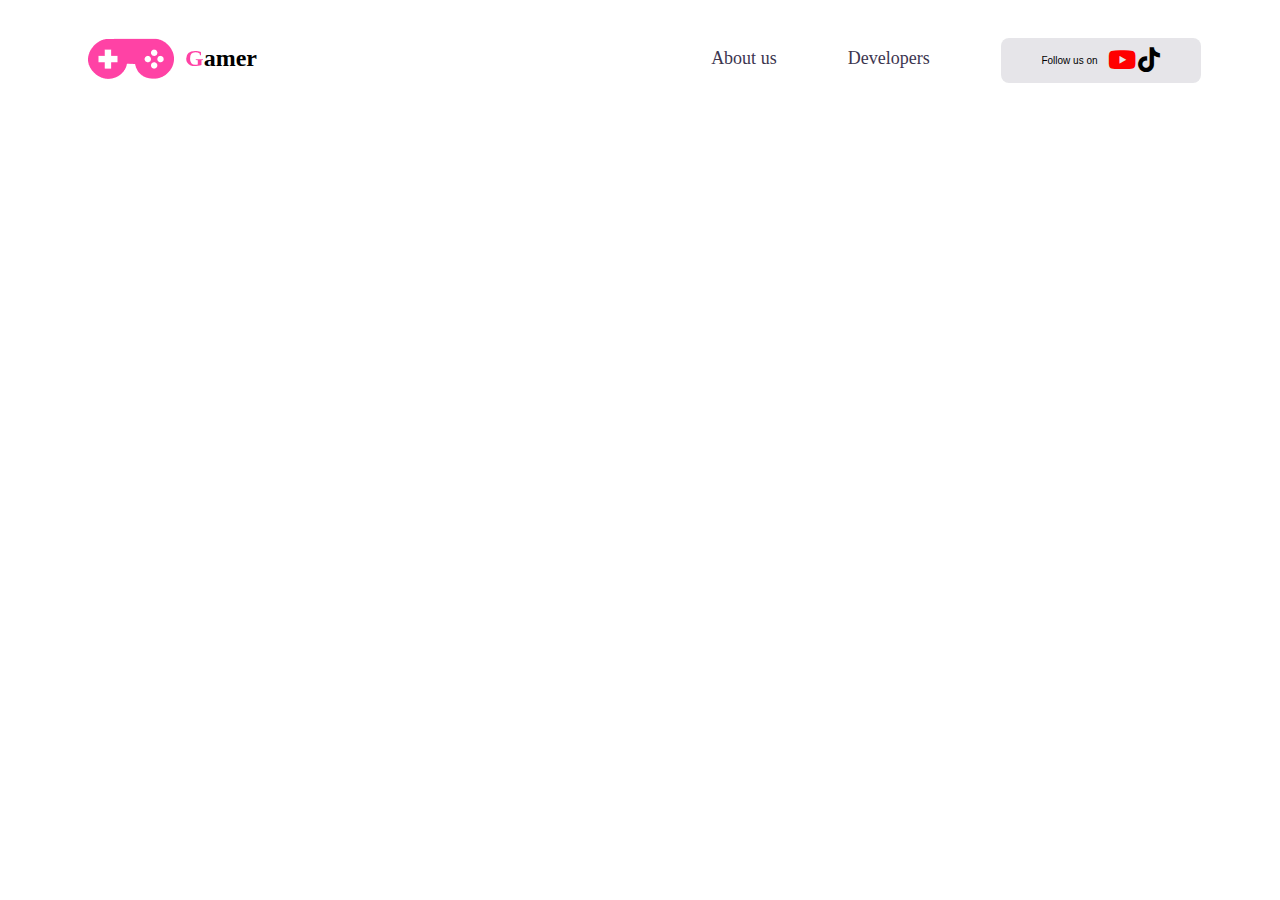
==== index.html @ 5c37b148 "first commit" ====
<!DOCTYPE html>
<html lang="en">

<head>
    <meta charset="UTF-8">
    <meta name="viewport" content="width=device-width, initial-scale=1.0">
    <title>Game-website</title>
    <link rel="stylesheet" href="styles.css">
    <link rel="stylesheet" href="https://cdnjs.cloudflare.com/ajax/libs/font-awesome/6.4.0/css/all.min.css">
</head>

<body>
    <!-- nav section start -->
    <header>
        <nav class="nav-container">
            <div class="logo">
                <img src="images/Frame.png" alt="">
                <h2 class="logo-text"><span class="logo-text-color">G</span>amer</h2>
            </div>
            <div class="nav-items-container">
                <a href="">About us</a>
                <a href="">Developers</a>
                <button class="btn-container">Follow us on
                    <div class="btn-icon">
                        <span>
                            <i class="fa-brands fa-youtube" style="color: red;"></i>
                        </span>
                        <span>
                            <i class="fa-brands fa-tiktok"></i>
                        </span>
                    </div>
                </button>
            </div>
        </nav>
    </header>
    <!-- nav section end -->
        <!-- banner section start -->
        <!-- <div class="banner-container">
            <div class="banner-title">
                <h2>PLAY LIKE THE</h2>
            </div>
        </div> -->
</body>

</html>
---- styles.css ----
@import url('https://fonts.googleapis.com/css2?family=Open+Sans:wght@400;700;800&family=Roboto:wght@500&family=Work+Sans:wght@500;600;700;800&display=swap');




/* NAV section styles */
header {
    display: flex;
    justify-content: center;
    align-items: center;
    background-color: white;
}

.nav-container {
    display: flex;
    justify-content: space-between;
    align-items: center;
    width: 1400px;
    min-height: 100px;
    /* border: 2px solid tomato; */
   

}

.logo {
    /* border: 2px solid green; */
    display: flex;
    justify-content: center;
    align-items: center;
    padding-left:80px;
    gap: 10px;
    text-decoration: none;
}

.logo-text-color {
    background: var(--linear, linear-gradient(90deg, #FF42A5 0%, #FF42A5 100%));
    background-clip: text;
    -webkit-background-clip: text;
    color: transparent;
}

.nav-items-container {
    font-size: 18px;
    display: flex;
    width: 50%;
    align-items: center;
    justify-content: space-evenly;
    font-weight: 500;
    
}
.nav-items-container a{
    text-decoration: none;
    color:#3C354F ;
}

.btn-container {
    padding:10px 5px;
    margin-top: 5px;
    width: 200px;
    display: flex;
    justify-content: center;
    align-items: center;
    border-radius: 8px;
    border: none;
    background: rgba(11, 2, 35, 0.10);
    font-size: 10px;
}
.btn  span {
    margin-right:20px;
}
.btn-icon{
   margin-left: 10px;
   gap: 20px;
}
.fa-brands{
    font-size: 25px;
   
} 
/* banner section styles */
/* .banner-container{
   min-height:500px ;
    width: 1400px;
    display: flex;
    border: 2px solid pink;
} */







/* Media query for small device */
@media screen and (max-width:576px){
    .nav-container, .nav-items-container{
        flex-direction: column;
    }
    .nav-container{
        gap: 20px;
    }
    .nav-items-container{
        gap: 20px;
    }

    
}
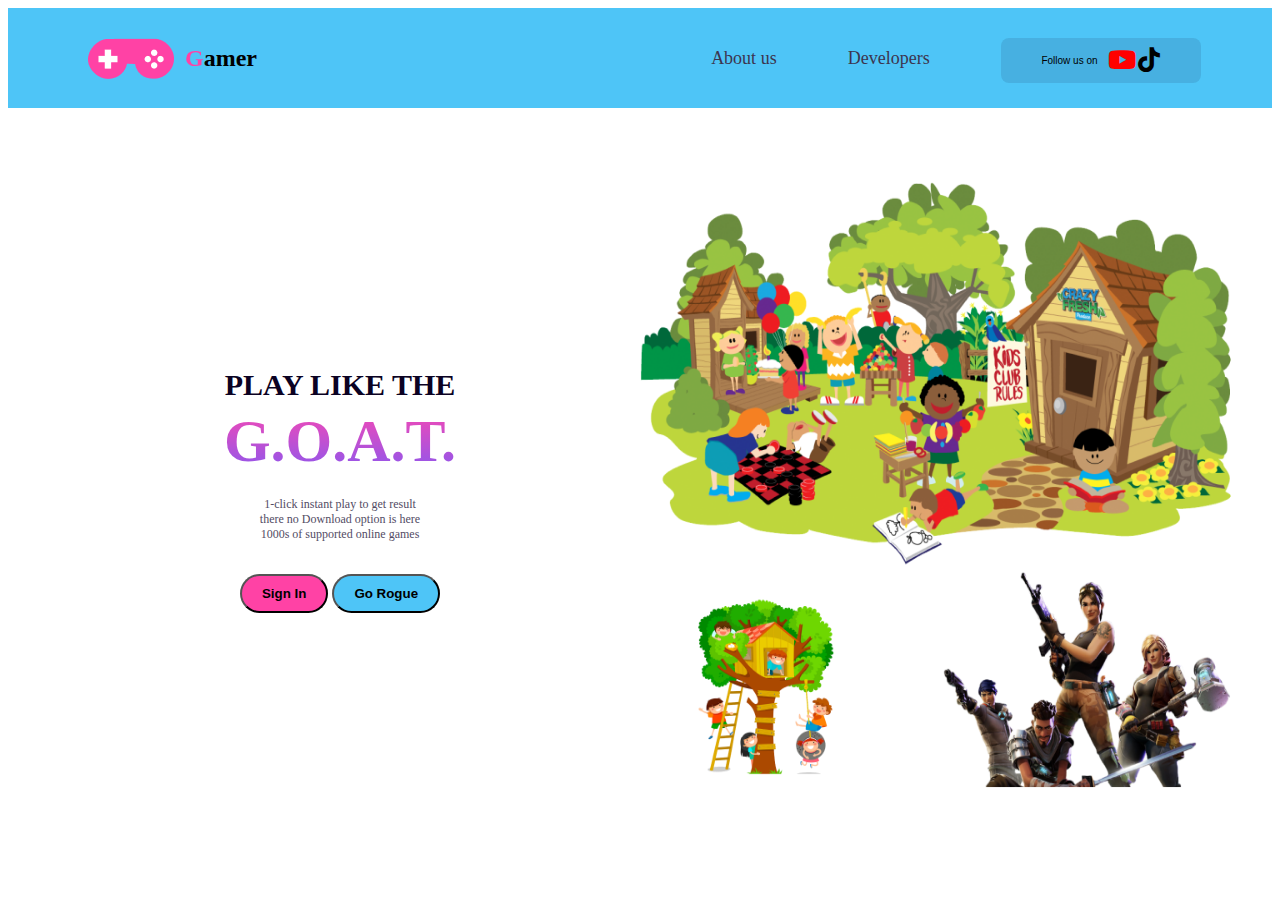
==== commit 4c19dbfb: "added banner container" ====
--- a/index.html
+++ b/index.html
@@ -34,12 +34,54 @@
         </nav>
     </header>
     <!-- nav section end -->
-        <!-- banner section start -->
-        <!-- <div class="banner-container">
-            <div class="banner-title">
-                <h2>PLAY LIKE THE</h2>
+
+    <!-- banner section start -->
+
+    <section class="banner-container">
+        <div class="banner-text">
+            <h6 class="banner-title">PLAY LIKE THE</h6>
+            <h1 class="banner-goat-text">G.O.A.T.</h1>
+            <p class="banner-description">
+                1-click instant play to get result<br>
+                there no Download option is here <br>
+                1000s of supported online games
+            </p>
+            <button class="primary-btn">Sign In</button>
+            <button class="skyblue-btn">Go Rogue</button>
+        </div>
+        <div class="banner-img">
+            <img src="images/Group 18.png" alt="">
+        </div>
+    </section>
+    <!-- banner section end -->
+
+    <!-- online funny viedios -->
+    <!-- <main>
+        <section class="online-games-container">
+            <div>
+               <h2>Online Games Funny Videos</h2>
             </div>
-        </div> -->
+            <div>
+
+            </div>
+     </section>
+    </main> -->
+
+
+
+
+
+
+
+
+
+
+
+
+
+
+  
+
 </body>
 
 </html>--- a/styles.css
+++ b/styles.css
@@ -1,15 +1,18 @@
-
 @import url('https://fonts.googleapis.com/css2?family=Open+Sans:wght@400;700;800&family=Roboto:wght@500&family=Work+Sans:wght@500;600;700;800&display=swap');
 
 
-
+*{
+    box-sizing: border-box;
+}
 
 /* NAV section styles */
 header {
     display: flex;
     justify-content: center;
     align-items: center;
-    background-color: white;
+    /* background-color: white; */
+    background-color: #4EC5F7;
+    /* border: 2px solid green; */
 }
 
 .nav-container {
@@ -19,7 +22,7 @@
     width: 1400px;
     min-height: 100px;
     /* border: 2px solid tomato; */
-   
+
 
 }
 
@@ -28,7 +31,7 @@
     display: flex;
     justify-content: center;
     align-items: center;
-    padding-left:80px;
+    padding-left: 80px;
     gap: 10px;
     text-decoration: none;
 }
@@ -47,15 +50,16 @@
     align-items: center;
     justify-content: space-evenly;
     font-weight: 500;
-    
-}
-.nav-items-container a{
+
+}
+
+.nav-items-container a {
     text-decoration: none;
-    color:#3C354F ;
+    color: #3C354F;
 }
 
 .btn-container {
-    padding:10px 5px;
+    padding: 10px 5px;
     margin-top: 5px;
     width: 200px;
     display: flex;
@@ -66,24 +70,121 @@
     background: rgba(11, 2, 35, 0.10);
     font-size: 10px;
 }
-.btn  span {
-    margin-right:20px;
-}
-.btn-icon{
-   margin-left: 10px;
-   gap: 20px;
-}
-.fa-brands{
+
+.btn span {
+    margin-right: 20px;
+}
+
+.btn-icon {
+    margin-left: 10px;
+    gap: 20px;
+}
+
+.fa-brands {
     font-size: 25px;
-   
-} 
+
+}
+
 /* banner section styles */
-/* .banner-container{
-   min-height:500px ;
-    width: 1400px;
-    display: flex;
-    border: 2px solid pink;
+
+
+.banner-container {
+    /* border: 2px solid darkblue; */
+    margin: 50px  auto 0; 
+    width: 1200px;
+    min-height: 50px;
+    display: flex;
+    justify-content: center;
+    align-items: center;
+    text-align: center;
+}
+.banner-text{
+    /* border: 3px solid red; */
+    width: 50%;
+    
+}
+.banner-img{
+    /* border: 2px solid green; */
+    width: 50%;
+    
+}
+.banner-img img{
+    width: 100%;
+    height:70vh;
+    
+    
+}
+
+
+.banner-title {
+    color: #0B0223;
+    font-size: 30px;
+    font-weight: 600;
+    /* border: 2px solid aqua; */
+}
+
+.banner-container .banner-title {
+    margin-bottom: 0px;
+    margin-top: 30px;
+}
+
+/*.banner-text-all{
 } */
+.banner-goat-text {
+    font-size: 60px;
+    font-weight: 800;
+    background: linear-gradient(180deg, #F948B2 0%, #8758F1 100%);
+    background-clip: text;
+    -webkit-background-clip: text;
+    color: transparent;
+    /* border: 2px solid red; */
+
+}
+
+.banner-description {
+    font-size: 12px;
+    font-weight: 500;
+    color: #534C64;
+    padding:20px;
+    /* border: 2px solid skyblue; */
+}
+
+.banner-container h1 {
+    margin-top: 5px;
+    margin-bottom:1px;
+    padding: 0px;
+
+}
+
+.banner-container .banner-description {
+    margin-top: 1px;
+    
+}
+
+
+.primary-btn {
+    padding: 10px 20px;
+    border-radius: 48px;
+    background: var(--linear, linear-gradient(90deg, #FF42A5 0%, #FF42A5 100%));
+    font-weight: 600;
+}
+
+.skyblue-btn {
+    padding: 10px 20px;
+    border-radius: 48px;
+    font-weight: 600;
+    border-radius: 48px;
+    background: #4EC5F7;
+    /* font-size: 10px; */
+}
+
+
+
+
+
+
+
+
 
 
 
@@ -92,16 +193,21 @@
 
 
 /* Media query for small device */
-@media screen and (max-width:576px){
-    .nav-container, .nav-items-container{
+@media screen and (max-width:576px) {
+
+    .banner-container
+    .nav-container,
+    .nav-items-container {
         flex-direction: column;
     }
-    .nav-container{
+
+    .nav-container {
         gap: 20px;
     }
-    .nav-items-container{
+
+    .nav-items-container {
         gap: 20px;
     }
 
-    
-}
+
+}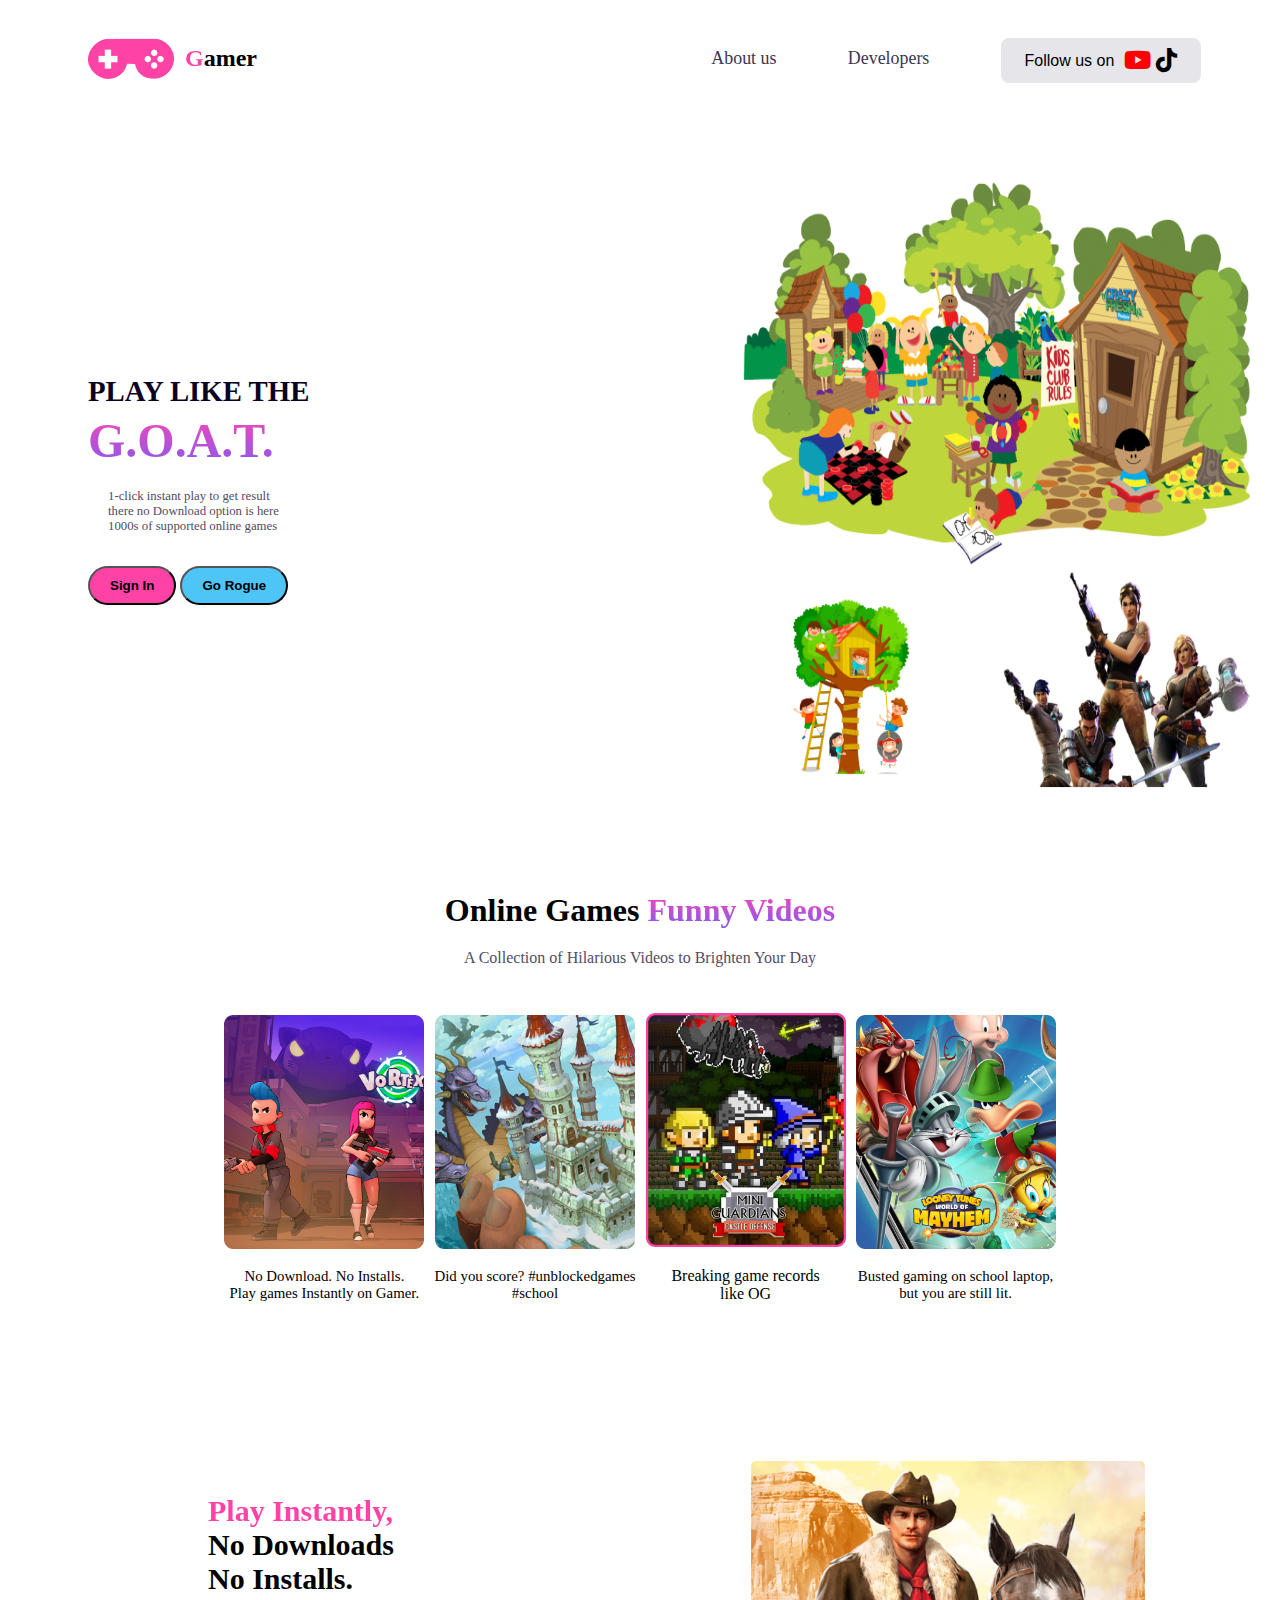
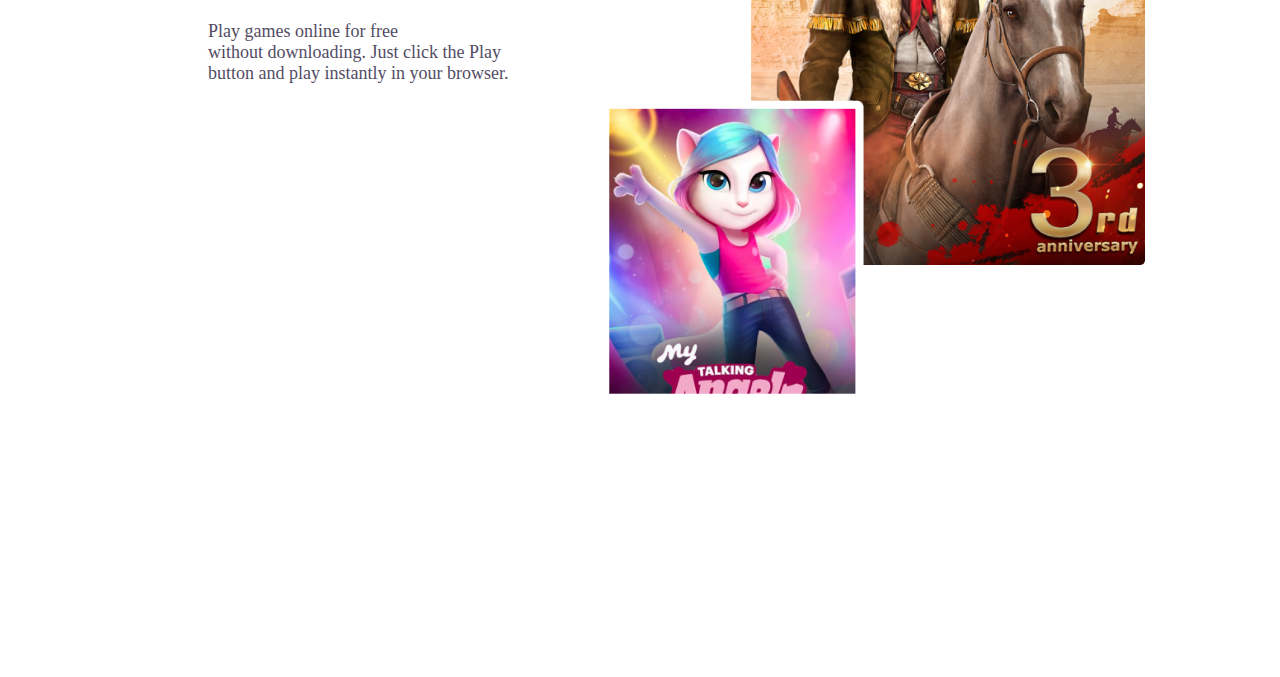
==== commit b30aaef5: "added funny viedio and play instantly section" ====
--- a/index.html
+++ b/index.html
@@ -15,7 +15,7 @@
         <nav class="nav-container">
             <div class="logo">
                 <img src="images/Frame.png" alt="">
-                <h2 class="logo-text"><span class="logo-text-color">G</span>amer</h2>
+                <h2 class="logo-text"><span class="pink-text-color">G</span>amer</h2>
             </div>
             <div class="nav-items-container">
                 <a href="">About us</a>
@@ -55,17 +55,52 @@
     </section>
     <!-- banner section end -->
 
-    <!-- online funny viedios -->
-    <!-- <main>
-        <section class="online-games-container">
-            <div>
-               <h2>Online Games Funny Videos</h2>
+    <!-- online funny viedios section start -->
+        <section class="funny-viedo-container">
+            <div class="funny-viedo-info">
+               <h6 class="funny-viedo-title">Online Games <span class="funny-viedo">Funny Videos</span></h6>
+               <p class="funny-viedo-description">A Collection of Hilarious Videos to Brighten Your Day</p>
             </div>
-            <div>
+            <div class="card-container">
+                <span class="card-1">
+                    <img src="images/Rectangle 4.png" alt="">
+                    <p >No Download. No Installs. <br>Play games Instantly on Gamer.</p>
+                </span>
+                <span class="card-2">
+                    <img src="images/Rectangle 5.png" alt="">             
+                    <p>Did you score? #unblockedgames <br>#school</p>
+                </span>
+                <span class="card-3">
+                    <img src="images/Rectangle 7.png" alt="">
 
+                    <p>Breaking game records<br>like OG</p>
+                </span>
+                <span class="card-2">
+                    <img src="images/Rectangle 6.png" alt="">
+                    <p>Busted gaming on school laptop,<br>but you are still lit.</p>
+                </span>
             </div>
-     </section>
-    </main> -->
+        </section>
+        <!-- online funny viedio section end -->
+
+        <!-- play instantly section start -->   
+            <section class="play-instantly-container">
+                <div class="play-instantly-info">
+                    <h2><span class="pink-text-color">Play Instantly,</span> <br>No Downloads <br>No Installs.</h2>
+                    <p class="play-instantly-description">
+                        Play games online for free <br>without downloading. Just click the Play <br>button and play instantly in your browser.    
+                    </p>
+                </div>
+                <div class="play-instantly-img-container">
+                    <img src="images/Rectangle 55.png" alt="">
+                    <span class="barbe-img">
+                    <img src="images/Rectangle 66.png" alt="">
+                    </span>
+                </div>
+            </section>
+        <!--play instantly section end -->
+        
+        <!-- button with hover section start -->
 
 
 
--- a/styles.css
+++ b/styles.css
@@ -1,7 +1,7 @@
 @import url('https://fonts.googleapis.com/css2?family=Open+Sans:wght@400;700;800&family=Roboto:wght@500&family=Work+Sans:wght@500;600;700;800&display=swap');
 
 
-*{
+* {
     box-sizing: border-box;
 }
 
@@ -10,8 +10,7 @@
     display: flex;
     justify-content: center;
     align-items: center;
-    /* background-color: white; */
-    background-color: #4EC5F7;
+    background-color: white;
     /* border: 2px solid green; */
 }
 
@@ -36,15 +35,15 @@
     text-decoration: none;
 }
 
-.logo-text-color {
-    background: var(--linear, linear-gradient(90deg, #FF42A5 0%, #FF42A5 100%));
+.pink-text-color {
+    background: var(--linear, linear-gradient(#FF42A5 0%, #FF42A5 100%));
     background-clip: text;
     -webkit-background-clip: text;
     color: transparent;
 }
 
 .nav-items-container {
-    font-size: 18px;
+    font-size: 1.12rem;
     display: flex;
     width: 50%;
     align-items: center;
@@ -68,7 +67,7 @@
     border-radius: 8px;
     border: none;
     background: rgba(11, 2, 35, 0.10);
-    font-size: 10px;
+    font-size: 1rem;
 }
 
 .btn span {
@@ -81,7 +80,7 @@
 }
 
 .fa-brands {
-    font-size: 25px;
+    font-size: 1.52rem;
 
 }
 
@@ -90,35 +89,39 @@
 
 .banner-container {
     /* border: 2px solid darkblue; */
-    margin: 50px  auto 0; 
-    width: 1200px;
+    margin: 50px auto 0;
+    width: 1400px;
     min-height: 50px;
     display: flex;
     justify-content: center;
     align-items: center;
-    text-align: center;
-}
-.banner-text{
+}
+
+.banner-text {
     /* border: 3px solid red; */
     width: 50%;
-    
-}
-.banner-img{
+    margin-left: 80px;
+
+}
+
+.banner-img {
     /* border: 2px solid green; */
     width: 50%;
-    
-}
-.banner-img img{
+    padding-right: 150px;
+
+}
+
+.banner-img img {
     width: 100%;
-    height:70vh;
-    
-    
+    height: 70vh;
+
+
 }
 
 
 .banner-title {
     color: #0B0223;
-    font-size: 30px;
+    font-size: 1.8rem;
     font-weight: 600;
     /* border: 2px solid aqua; */
 }
@@ -131,7 +134,7 @@
 /*.banner-text-all{
 } */
 .banner-goat-text {
-    font-size: 60px;
+    font-size: 3rem;
     font-weight: 800;
     background: linear-gradient(180deg, #F948B2 0%, #8758F1 100%);
     background-clip: text;
@@ -142,23 +145,23 @@
 }
 
 .banner-description {
-    font-size: 12px;
+    font-size: 0.80rem;
     font-weight: 500;
     color: #534C64;
-    padding:20px;
+    padding: 20px;
     /* border: 2px solid skyblue; */
 }
 
 .banner-container h1 {
     margin-top: 5px;
-    margin-bottom:1px;
+    margin-bottom: 1px;
     padding: 0px;
 
 }
 
 .banner-container .banner-description {
     margin-top: 1px;
-    
+
 }
 
 
@@ -173,41 +176,149 @@
     padding: 10px 20px;
     border-radius: 48px;
     font-weight: 600;
-    border-radius: 48px;
     background: #4EC5F7;
-    /* font-size: 10px; */
-}
-
-
-
-
-
-
-
-
-
-
-
-
-
-
-
-/* Media query for small device */
-@media screen and (max-width:576px) {
-
-    .banner-container
-    .nav-container,
-    .nav-items-container {
-        flex-direction: column;
-    }
-
-    .nav-container {
-        gap: 20px;
-    }
-
-    .nav-items-container {
-        gap: 20px;
-    }
-
-
-}+
+}
+
+/* online funny viedios styles */
+
+.funny-viedo-container {
+    max-width: 1400px;
+    text-align: center;
+    /* border: 3px solid violet; */
+
+
+}
+
+.funny-viedo-info .funny-viedo-title {
+    margin-top: 100px;
+    margin-bottom: 20px;
+}
+
+.funny-viedo-title {
+    font-size: 2rem;
+    font-weight: 700;
+}
+
+.funny-viedo {
+    background: linear-gradient(180deg, #F948B2 0%, #8758F1 100%);
+    background-clip: text;
+    -webkit-background-clip: text;
+    color: transparent;
+
+}
+
+.funny-viedo-description {
+    color: #534C64;
+    padding-bottom: 30px;
+    /* border: 2px solid salmon; */
+}
+
+.card-container {
+    display: flex;
+    justify-content: center;
+    align-items: center;
+    gap: 10px;
+
+
+}
+
+.card-container img {
+    width: 100px;
+    width: 200px;
+    /* margin: 0 auto; */
+}
+
+.card-1 p{
+    font-size:0.93rem;
+
+}
+
+.card-2 p {
+    font-size: 0.93rem;
+}
+
+.card-3 img{
+    
+}
+
+/* play instantly section styles */
+.play-instantly-container {
+    font-size: 20px;
+    font-weight: 700;
+    margin-top: 50px;
+    display: flex;
+    width: 1400px;
+    height: 100vh;
+    /* border: 3px solid purple; */
+}
+
+.play-instantly-info {
+    width: 50%;
+    padding-left: 200px;
+    padding-top: 100px;
+    /* border: 3px solid chartreuse; */
+    
+}
+
+.play-instantly-description {
+    color: #534C64;
+    font-size: 18px;
+    font-weight: 400;
+}
+
+ /* .play-instantly-info {
+    font-weight: 100;
+}  */
+
+.play-instantly-img-container {
+    margin: auto 0;
+    padding-left: 200px;
+}
+
+.play-instantly-img-container img {
+    width: 60%;
+}
+
+.barbe-img{
+   position: relative;
+   right: 150px;
+   bottom: 170px;
+}
+.barbe-img img{
+    width: 40%;
+    /* border: 3px solid red; */
+   
+}
+
+/*  */
+
+
+
+
+
+
+
+
+
+
+
+
+    /* Media query for small device */
+    @media screen and (max-width:576px) {
+
+        .banner-container .nav-container,
+        .nav-items-container {
+            flex-direction: column;
+        }
+
+        .nav-container {
+            gap: 20px;
+        }
+
+        .nav-items-container {
+            gap: 20px;
+        }
+
+
+    }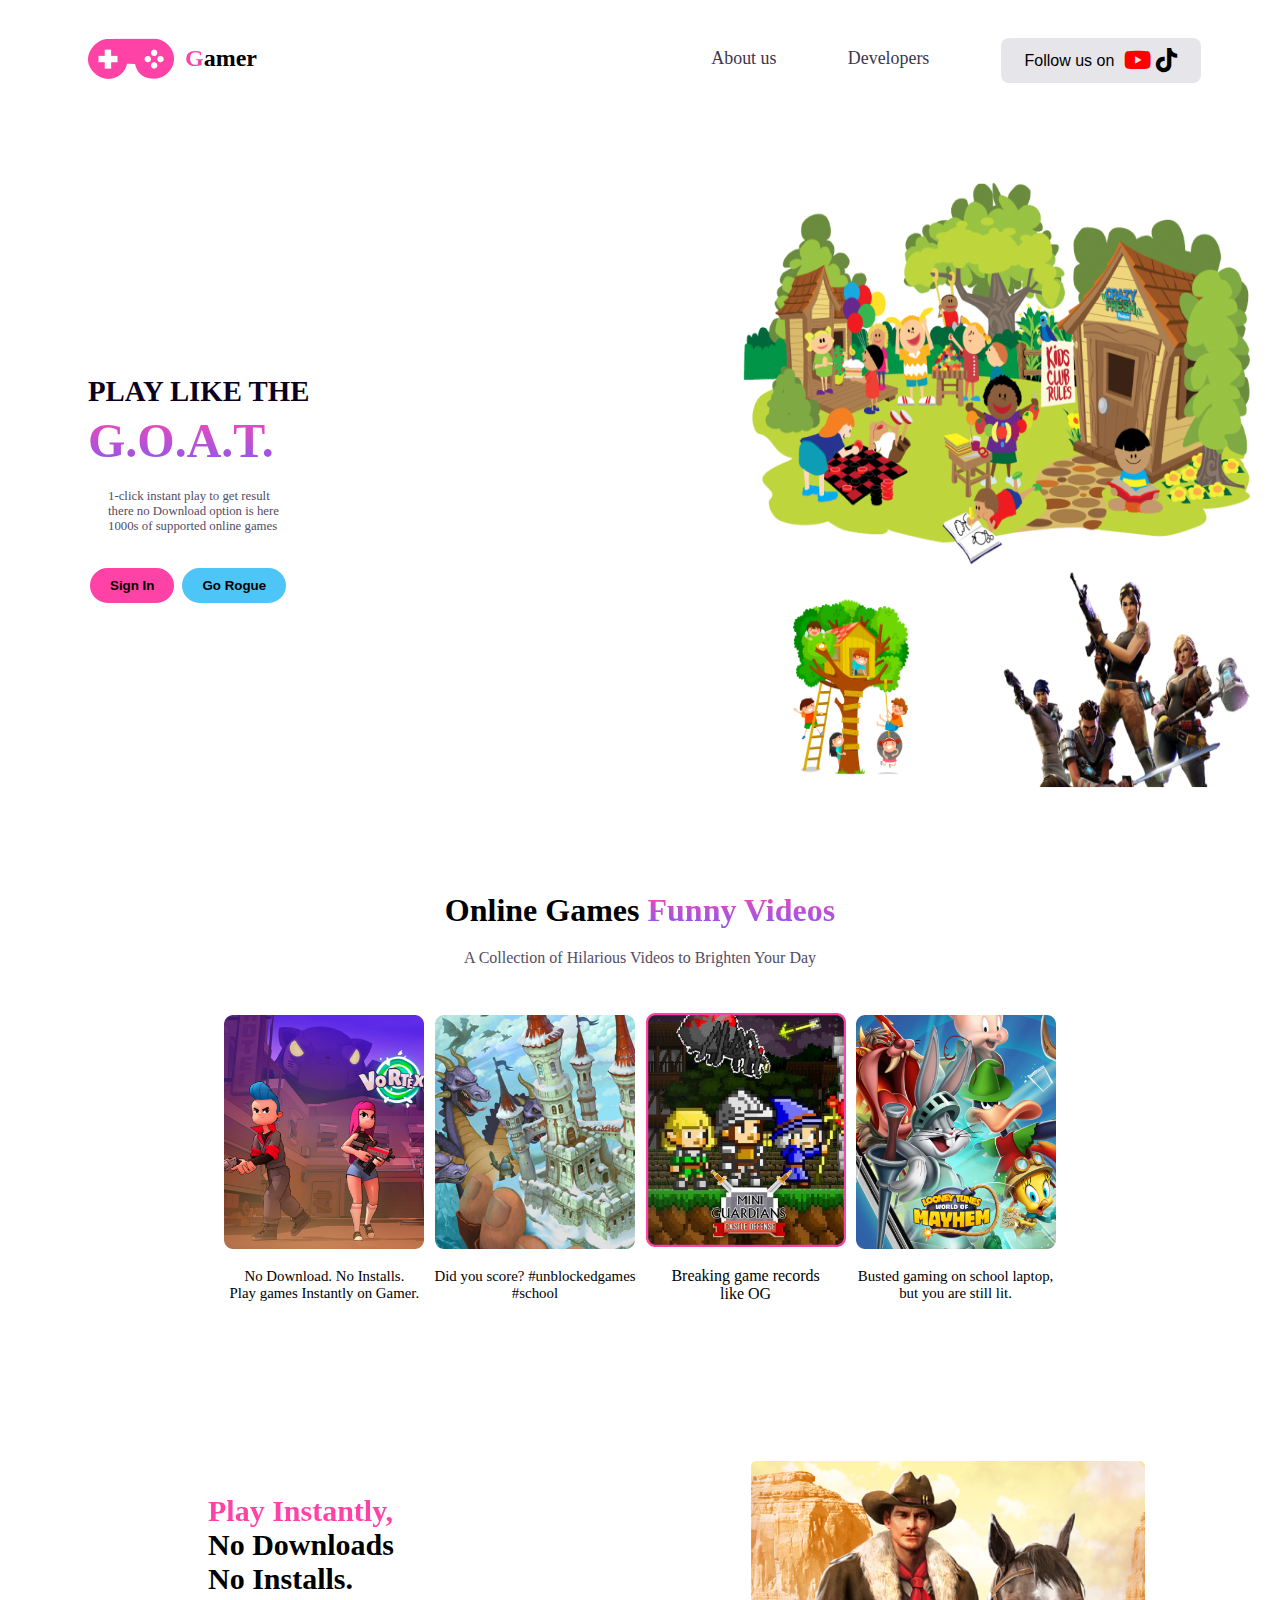
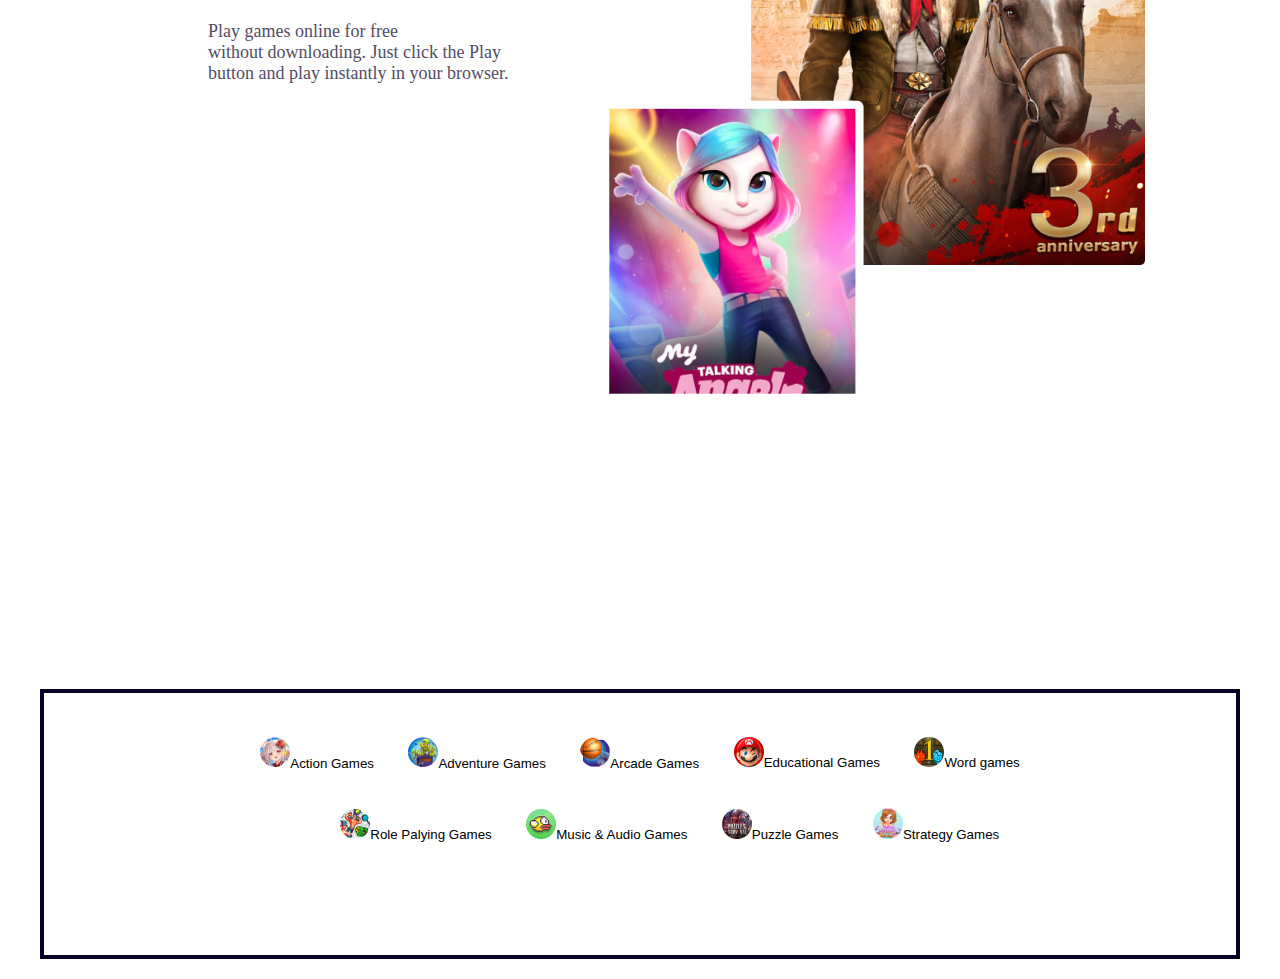
==== commit cb9ed4dd: "added button section" ====
--- a/index.html
+++ b/index.html
@@ -56,51 +56,75 @@
     <!-- banner section end -->
 
     <!-- online funny viedios section start -->
-        <section class="funny-viedo-container">
-            <div class="funny-viedo-info">
-               <h6 class="funny-viedo-title">Online Games <span class="funny-viedo">Funny Videos</span></h6>
-               <p class="funny-viedo-description">A Collection of Hilarious Videos to Brighten Your Day</p>
+    <section class="funny-viedo-container">
+        <div class="funny-viedo-info">
+            <h6 class="funny-viedo-title">Online Games <span class="funny-viedo">Funny Videos</span></h6>
+            <p class="funny-viedo-description">A Collection of Hilarious Videos to Brighten Your Day</p>
+        </div>
+        <div class="card-container">
+            <span class="card-1">
+                <img src="images/Rectangle 4.png" alt="">
+                <p>No Download. No Installs. <br>Play games Instantly on Gamer.</p>
+            </span>
+            <span class="card-2">
+                <img src="images/Rectangle 5.png" alt="">
+                <p>Did you score? #unblockedgames <br>#school</p>
+            </span>
+            <span class="card-3">
+                <img src="images/Rectangle 7.png" alt="">
+
+                <p>Breaking game records<br>like OG</p>
+            </span>
+            <span class="card-2">
+                <img src="images/Rectangle 6.png" alt="">
+                <p>Busted gaming on school laptop,<br>but you are still lit.</p>
+            </span>
+        </div>
+    </section>
+    <!-- online funny viedio section end -->
+
+    <!-- play instantly section start -->
+    <section class="play-instantly-container">
+        <div class="play-instantly-info">
+            <h2><span class="pink-text-color">Play Instantly,</span> <br>No Downloads <br>No Installs.</h2>
+            <p class="play-instantly-description">
+                Play games online for free <br>without downloading. Just click the Play <br>button and play instantly in
+                your browser.
+            </p>
+        </div>
+        <div class="play-instantly-img-container">
+            <img src="images/Rectangle 55.png" alt="">
+            <span class="barbe-img">
+                <img src="images/Rectangle 66.png" alt="">
+            </span>
+        </div>
+    </section>
+    <!--play instantly section end -->
+
+    <!-- button with hover section start -->
+    <section class="All-button-container">
+        <div class="button-title">
+            <div>
+                <button><img src="images/Rectangle 11.png" alt=""><span>Action Games</span></button>
+                <button><img src="images/Rectangle 12.png" alt="">Adventure Games</button>
+                <button><img src="images/Rectangle 13.png" alt="">Arcade Games</button>
+                <button> <img src="images/Rectangle 14.png" alt="">Educational Games</button>
+                <button><img src="images/Rectangle 15.png" alt="">Word games</button>     
             </div>
-            <div class="card-container">
-                <span class="card-1">
-                    <img src="images/Rectangle 4.png" alt="">
-                    <p >No Download. No Installs. <br>Play games Instantly on Gamer.</p>
-                </span>
-                <span class="card-2">
-                    <img src="images/Rectangle 5.png" alt="">             
-                    <p>Did you score? #unblockedgames <br>#school</p>
-                </span>
-                <span class="card-3">
-                    <img src="images/Rectangle 7.png" alt="">
+            <div class="Second-fourth-button">
+                <button><img src="images/Rectangle 16.png" alt="">Role Palying Games</button>
+                <button><img src="images/Rectangle 17.png" alt="">Music & Audio Games</button>
+                <button> <img src="images/Rectangle 18.png" alt="">Puzzle Games</button>
+                <button><img src="images/Rectangle 19.png" alt="">Strategy Games </button>
+            </div>
+        </div>
+    </section>
 
-                    <p>Breaking game records<br>like OG</p>
-                </span>
-                <span class="card-2">
-                    <img src="images/Rectangle 6.png" alt="">
-                    <p>Busted gaming on school laptop,<br>but you are still lit.</p>
-                </span>
-            </div>
-        </section>
-        <!-- online funny viedio section end -->
+    <!-- button with hover section end -->
 
-        <!-- play instantly section start -->   
-            <section class="play-instantly-container">
-                <div class="play-instantly-info">
-                    <h2><span class="pink-text-color">Play Instantly,</span> <br>No Downloads <br>No Installs.</h2>
-                    <p class="play-instantly-description">
-                        Play games online for free <br>without downloading. Just click the Play <br>button and play instantly in your browser.    
-                    </p>
-                </div>
-                <div class="play-instantly-img-container">
-                    <img src="images/Rectangle 55.png" alt="">
-                    <span class="barbe-img">
-                    <img src="images/Rectangle 66.png" alt="">
-                    </span>
-                </div>
-            </section>
-        <!--play instantly section end -->
+    <!-- footer section start  -->
+    <footer>
         
-        <!-- button with hover section start -->
 
 
 
@@ -110,13 +134,13 @@
 
 
 
+    </footer>
+    <!-- footer section end  -->
 
 
 
 
 
-  
-
 </body>
 
 </html>--- a/styles.css
+++ b/styles.css
@@ -229,8 +229,8 @@
     /* margin: 0 auto; */
 }
 
-.card-1 p{
-    font-size:0.93rem;
+.card-1 p {
+    font-size: 0.93rem;
 
 }
 
@@ -238,9 +238,7 @@
     font-size: 0.93rem;
 }
 
-.card-3 img{
-    
-}
+.card-3 img {}
 
 /* play instantly section styles */
 .play-instantly-container {
@@ -258,7 +256,7 @@
     padding-left: 200px;
     padding-top: 100px;
     /* border: 3px solid chartreuse; */
-    
+
 }
 
 .play-instantly-description {
@@ -267,7 +265,7 @@
     font-weight: 400;
 }
 
- /* .play-instantly-info {
+/* .play-instantly-info {
     font-weight: 100;
 }  */
 
@@ -280,45 +278,90 @@
     width: 60%;
 }
 
-.barbe-img{
-   position: relative;
-   right: 150px;
-   bottom: 170px;
-}
-.barbe-img img{
+.barbe-img {
+    position: relative;
+    right: 150px;
+    bottom: 170px;
+}
+
+.barbe-img img {
     width: 40%;
     /* border: 3px solid red; */
-   
-}
-
-/*  */
-
-
-
-
-
-
-
-
-
-
-
-
-    /* Media query for small device */
-    @media screen and (max-width:576px) {
-
-        .banner-container .nav-container,
-        .nav-items-container {
-            flex-direction: column;
-        }
-
-        .nav-container {
-            gap: 20px;
-        }
-
-        .nav-items-container {
-            gap: 20px;
-        }
-
-
-    }+
+}
+
+/* button section styles */
+.All-button-container {
+    width: 1200px;
+    margin: 20px auto;
+    height: 30vh;
+    color: #0B0223;
+    font-size: 1.8px;
+    font-weight: 600;
+    display: flex;
+    justify-content: center;
+    border: 4px solid #0B0223;
+
+}
+
+.button-title {
+    padding-top: 30px;
+    gap: 30px;
+}
+
+.button-title button {
+    padding: 2px 15px;
+    border-radius: 30px;
+}
+
+button {
+    background-color: white;
+    border:2px solid white ;
+    cursor: pointer;
+    position: relative;
+    transition: 1s;  
+}
+button:hover{
+    color: #FF42A5;
+    border:2px solid #FF42A5 ;
+    
+}
+
+button img {
+    width: 30px;
+    padding-top: 10px;
+}
+
+.Second-fourth-button {
+    margin-top: 20px;
+    padding-left: 80px;
+}
+
+
+
+
+
+
+
+
+
+
+
+/* Media query for small device */
+@media screen and (max-width:576px) {
+
+    .banner-container .nav-container,
+    .nav-items-container {
+        flex-direction: column;
+    }
+
+    .nav-container {
+        gap: 20px;
+    }
+
+    .nav-items-container {
+        gap: 20px;
+    }
+
+
+}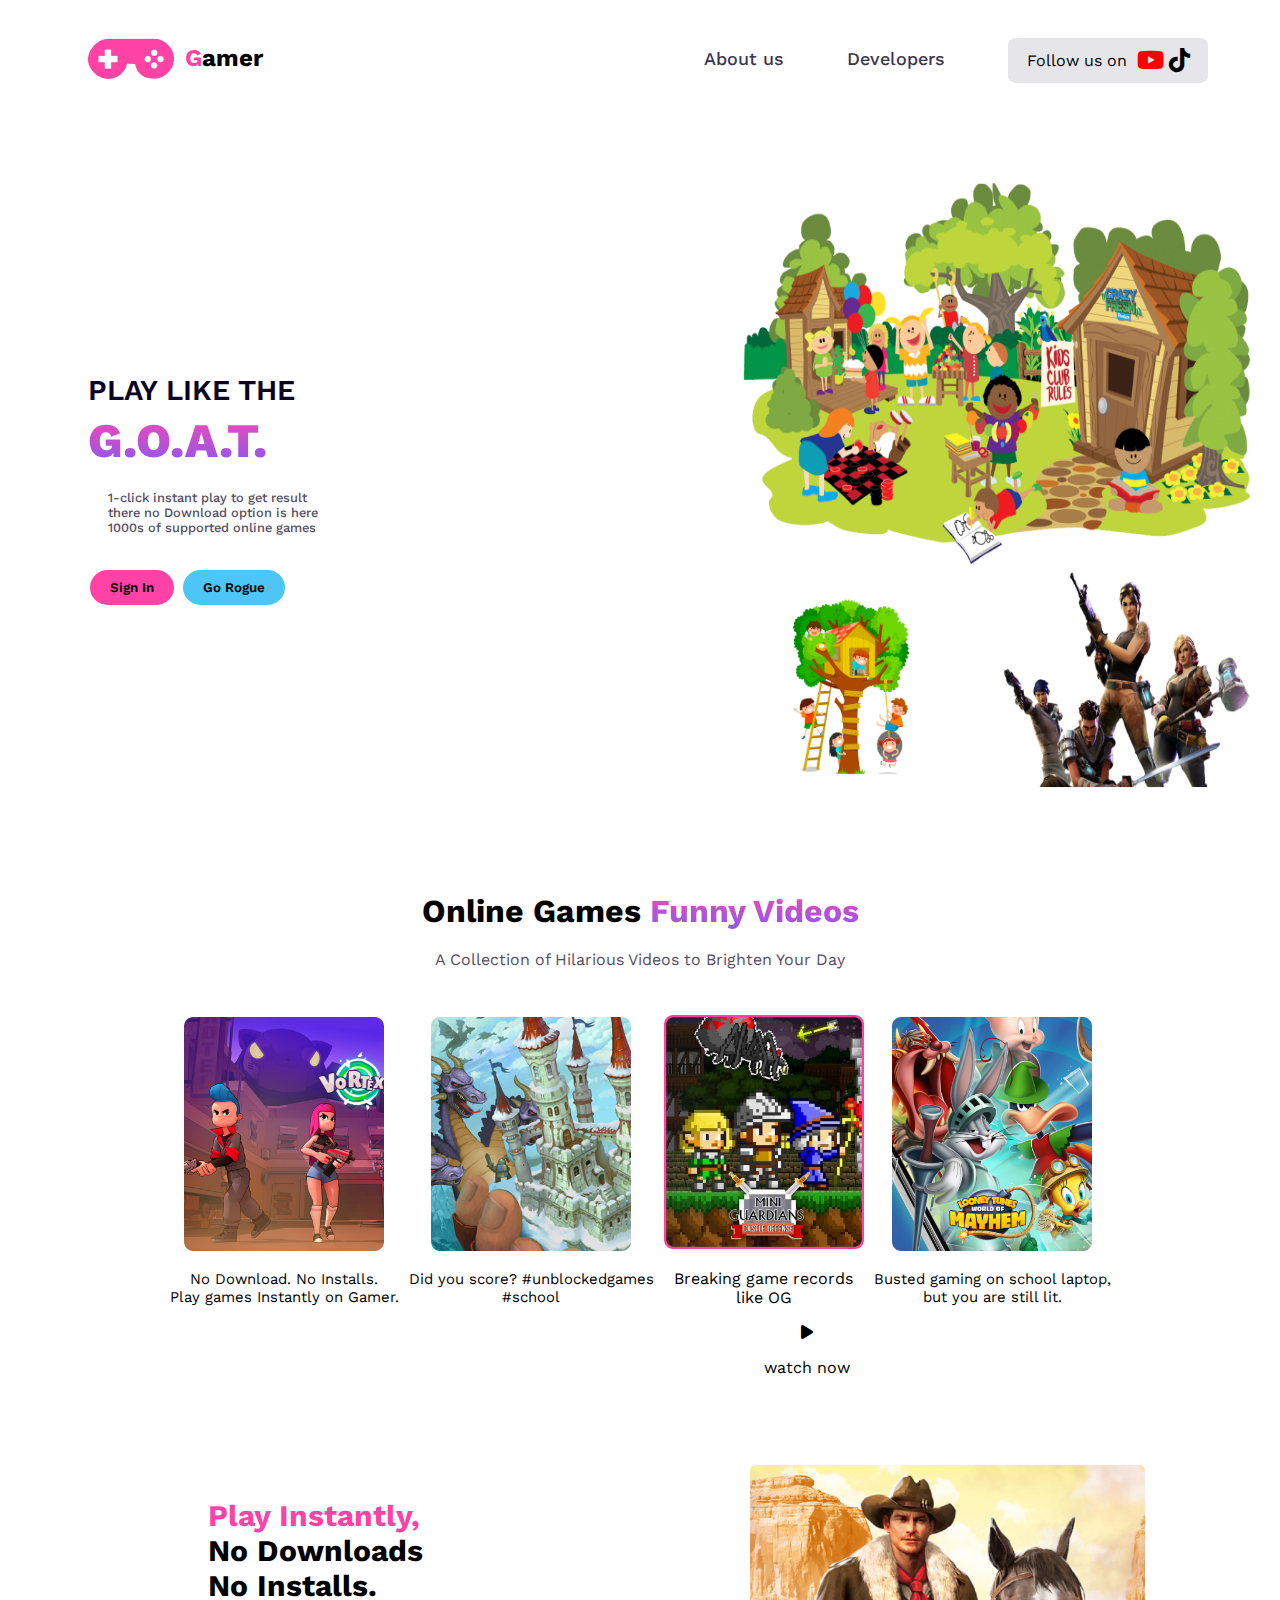
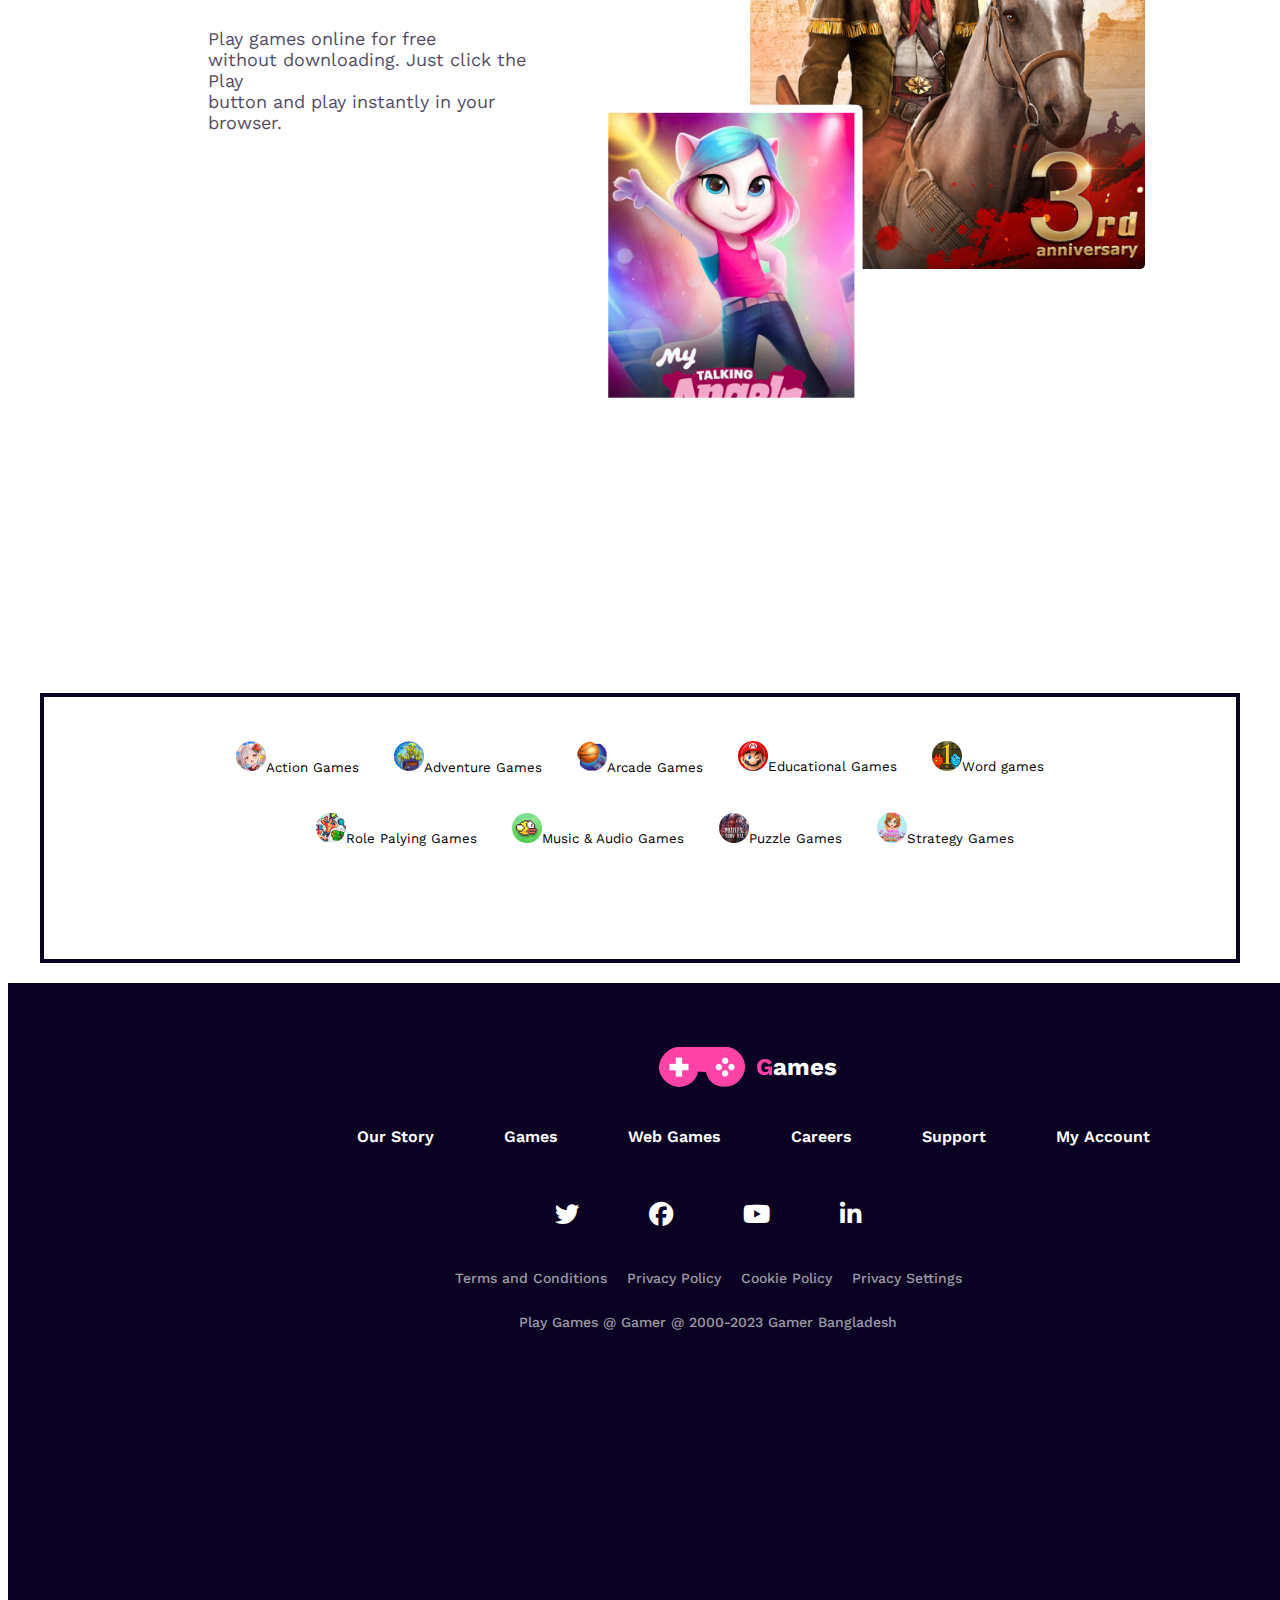
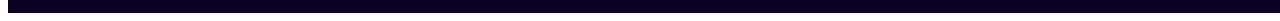
==== commit 7d6d74ca: "added media query" ====
--- a/index.html
+++ b/index.html
@@ -13,9 +13,9 @@
     <!-- nav section start -->
     <header>
         <nav class="nav-container">
-            <div class="logo">
-                <img src="images/Frame.png" alt="">
-                <h2 class="logo-text"><span class="pink-text-color">G</span>amer</h2>
+            <div class="logo" title="Gamer text">
+                <img src="images/Frame.png" alt="" title="Gamer-logo">
+                <h2  class="logo-text"><span class="pink-text-color">G</span>amer</h2>
             </div>
             <div class="nav-items-container">
                 <a href="">About us</a>
@@ -26,7 +26,7 @@
                             <i class="fa-brands fa-youtube" style="color: red;"></i>
                         </span>
                         <span>
-                            <i class="fa-brands fa-tiktok"></i>
+                            <i class="fa-brands fa-tiktok" style="color: black;"></i>
                         </span>
                     </div>
                 </button>
@@ -72,8 +72,11 @@
             </span>
             <span class="card-3">
                 <img src="images/Rectangle 7.png" alt="">
-
                 <p>Breaking game records<br>like OG</p>
+            <span class="card-3-hover-effect">
+                <i class="fa-sharp fa-solid fa-play"></i>
+                <p>watch now</p>
+            </span>
             </span>
             <span class="card-2">
                 <img src="images/Rectangle 6.png" alt="">
@@ -124,23 +127,38 @@
 
     <!-- footer section start  -->
     <footer>
+        <div class="footer-container">
+            <div class="logo">
+                <img src="images/Frame.png" alt="">
+                <h2 class="logo-text"><span class="pink-text-color">G</span><span class="games-ames">ames</span>  </h2>
+            </div>
+        </div>
+        <div class="game-details">
+            <p>Our Story</p>     
+            <p>Games</p>
+            <p>Web Games</p>
+            <p>Careers</p>
+            <p>Support</p>
+            <p> My Account</p>
+        </div>
+        <div class="icon-container">
+            <i class="fa-brands fa-twitter"></i>
+            <i class="fa-brands fa-facebook"></i>
+            <i class="fa-brands fa-youtube" ></i>
+            <i class="fa-brands fa-linkedin-in"></i>
+        </div>
+        <div class="game-settings-container">
+            <p>Terms and Conditions</p>     
+            <p>Privacy Policy</p>
+            <p>Cookie Policy</p>
+            <p>Privacy Settings</p>
+        </div>
         
-
-
-
-
-
-
-
-
-
+        <div class="game-settings-container">
+            <p>Play Games @ Gamer @ 2000-2023 Gamer Bangladesh</p>
+        </div>
     </footer>
     <!-- footer section end  -->
-
-
-
-
-
 </body>
 
 </html>--- a/styles.css
+++ b/styles.css
@@ -3,6 +3,7 @@
 
 * {
     box-sizing: border-box;
+    font-family: Work Sans;
 }
 
 /* NAV section styles */
@@ -219,8 +220,11 @@
     justify-content: center;
     align-items: center;
     gap: 10px;
-
-
+    cursor: pointer;
+}
+.card-container:hover{
+    opacity: 0.10s;
+     
 }
 
 .card-container img {
@@ -238,7 +242,18 @@
     font-size: 0.93rem;
 }
 
-.card-3 img {}
+.card-3 span {
+    position:absolute;
+    cursor: pointer;
+    /* margin-bottom: 100px; */
+    /* padding-bottom: 200px; */
+    
+}
+
+.card-3-hover-effect{
+    /* margin-bottom: 500px; */
+    /*columns: dark purple; */
+}
 
 /* play instantly section styles */
 .play-instantly-container {
@@ -316,15 +331,16 @@
 
 button {
     background-color: white;
-    border:2px solid white ;
+    border: 2px solid white;
     cursor: pointer;
     position: relative;
-    transition: 1s;  
-}
-button:hover{
+    transition: 1s;
+}
+
+button:hover {
     color: #FF42A5;
-    border:2px solid #FF42A5 ;
-    
+    border: 2px solid #FF42A5;
+
 }
 
 button img {
@@ -337,6 +353,70 @@
     padding-left: 80px;
 }
 
+/* footer section styles */
+
+footer{
+    width: 1400px;
+    height: 70vh;
+    padding-top: 50px;
+    background-color:#0B0223 ;
+    /* border: 5px solid orangered; */
+}
+
+.logo {
+    /* border: 2px solid green; */
+    display: flex;
+    justify-content: center;
+    align-items: center;
+    gap: 10px;
+    text-decoration: none;
+}
+.games-ames{
+   color: white;
+}
+
+.pink-text-color {
+    background: var(--linear, linear-gradient(#FF42A5 0%, #FF42A5 100%));
+    background-clip: text;
+    -webkit-background-clip: text;
+    color: transparent;
+}
+
+.game-details {
+    display: flex;
+    justify-content: center;
+    align-items: center;
+    text-align: center;
+    /* width: 1400px; */
+    padding: 10px;
+    gap: 70px;
+    padding-left: 100px;
+    /* background-color:#0B0223 ; */
+    color: #FFF;
+    font-weight: 600;
+}
+.icon-container{
+    display:flex;
+    justify-content: center;
+    margin-top: 30px;
+    margin-bottom: 30px;
+    gap: 70px;
+
+}
+.fa-brands{
+    color: white;
+}
+.game-settings-container{
+    color: rgba(255, 255, 255, 0.60);
+    display: flex;
+    justify-content: center;
+    text-align: center;
+    gap: 20px;
+    font-size: 14px;
+    font-weight: 500;
+}
+
+
 
 
 
@@ -350,8 +430,9 @@
 /* Media query for small device */
 @media screen and (max-width:576px) {
 
-    .banner-container .nav-container,
-    .nav-items-container {
+    .banner-container, .nav-container,
+    .nav-items-container, .banner-container,
+    .card-container,.play-instantly-container,.All-button-container{
         flex-direction: column;
     }
 
@@ -362,6 +443,46 @@
     .nav-items-container {
         gap: 20px;
     }
-
+    .banner-container{
+        margin-left: 0px;
+        width: 100%;
+    }
+    .banner-title{
+        width: 500px;
+       font-weight: 800;
+    }
+    .banner-img {
+        width: 75%;
+        padding: 0px;
+    }
+    .funny-viedo-description{
+        width: 400px;
+    }
+    .play-instantly-info {
+        padding-left: 100px;
+        padding-top: 0px;
+       /* margin: -5px; */
+      
+    }
+    .play-instantly-info h2{
+        padding-left: 0px;
+       
+    }
+    .play-instantly-description{
+        width: 250px;
+    }
+    .play-instantly-container{
+        height: 100%;
+        /* padding: 0px; */
+    }
+    .play-instantly-img-container img{
+        width: 300px;
+    }
+    .play-instantly-img-container{
+        width: 800px;
+    }
+    .barbe-img img{
+        width: 300px;
+    }
 
 }